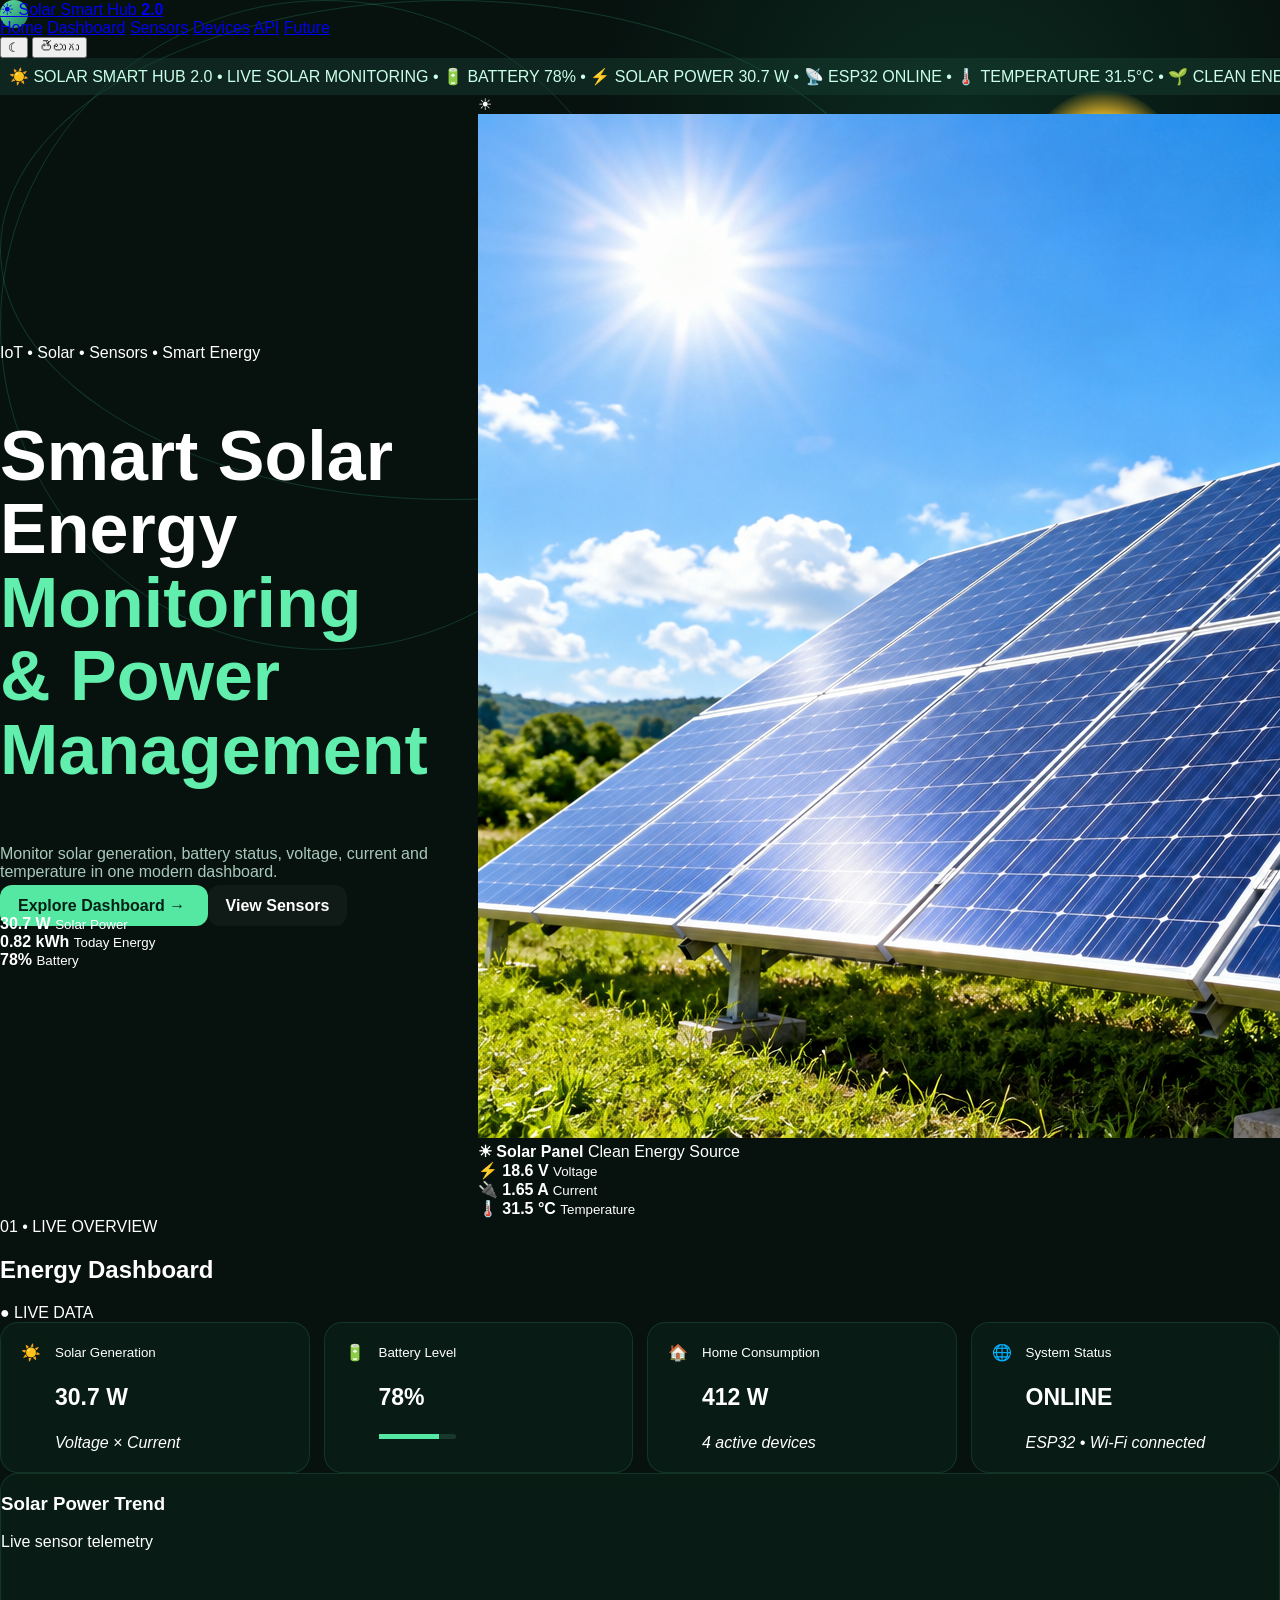
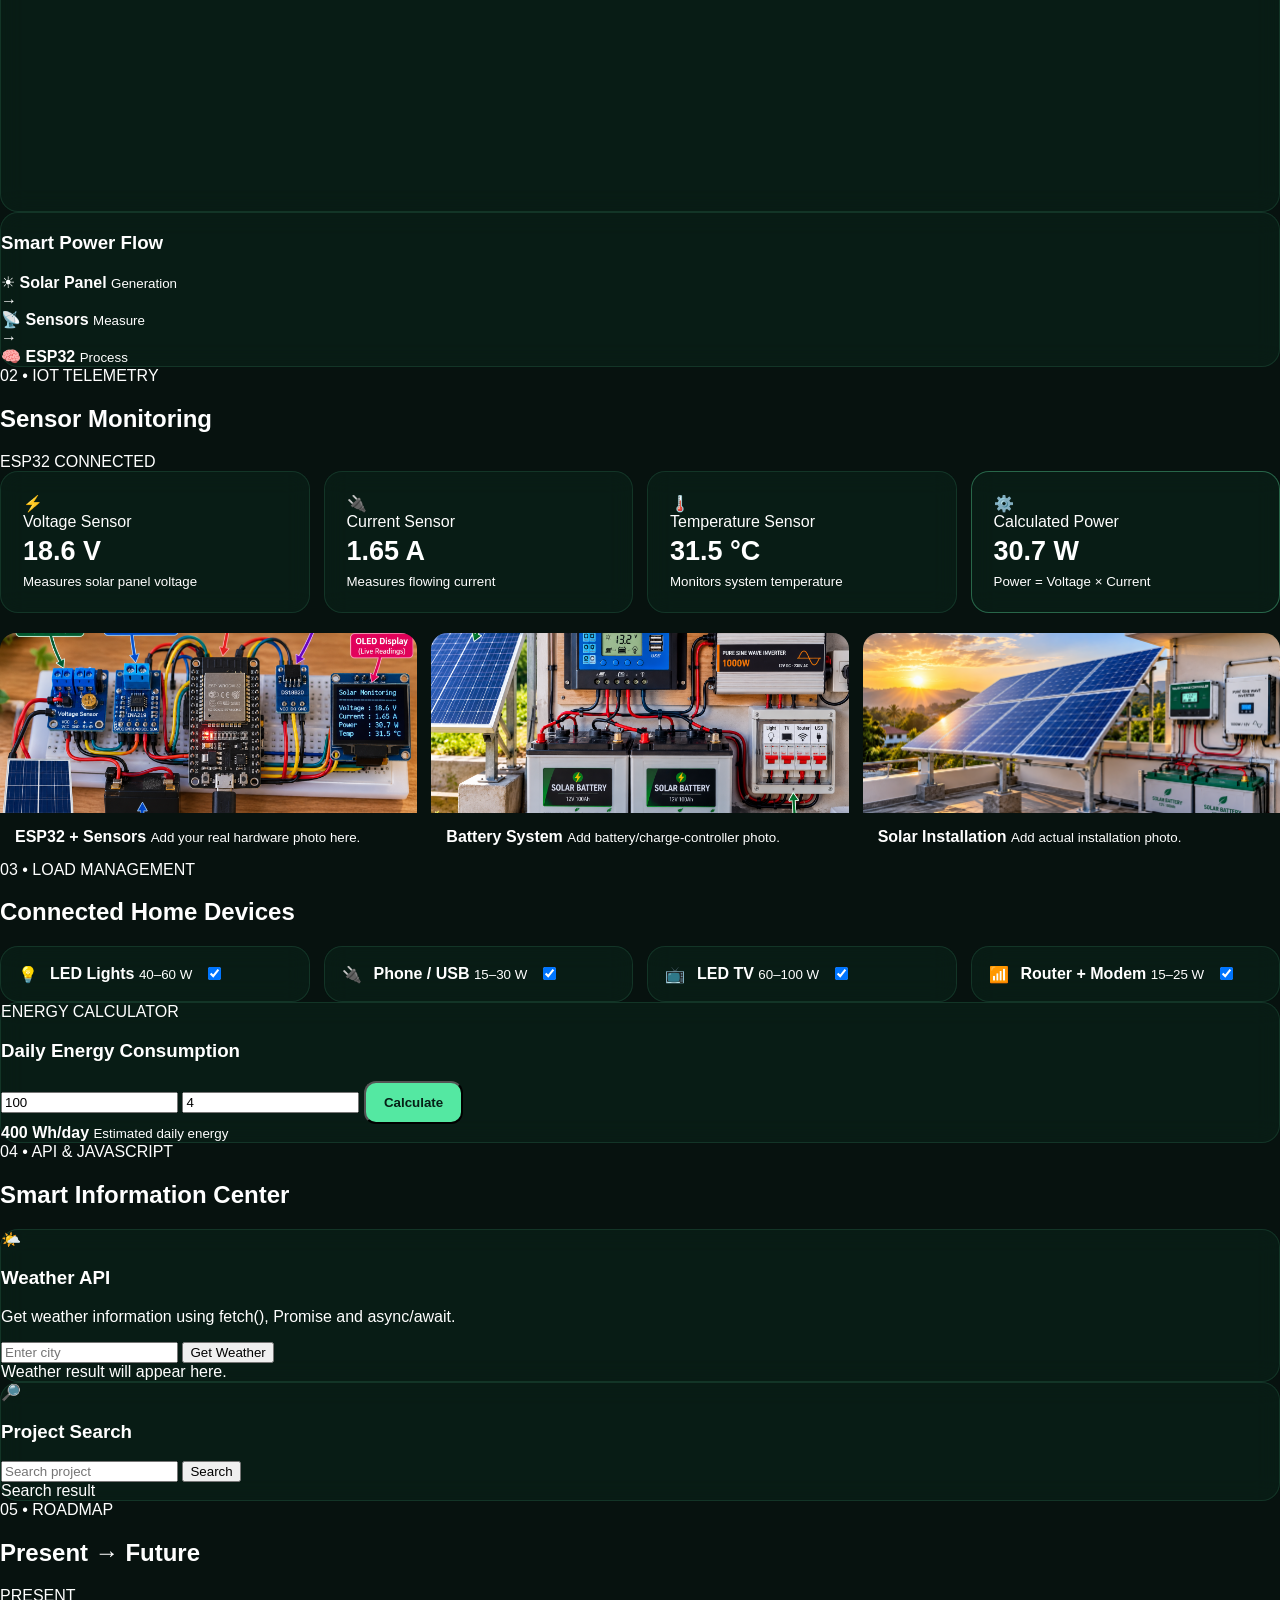
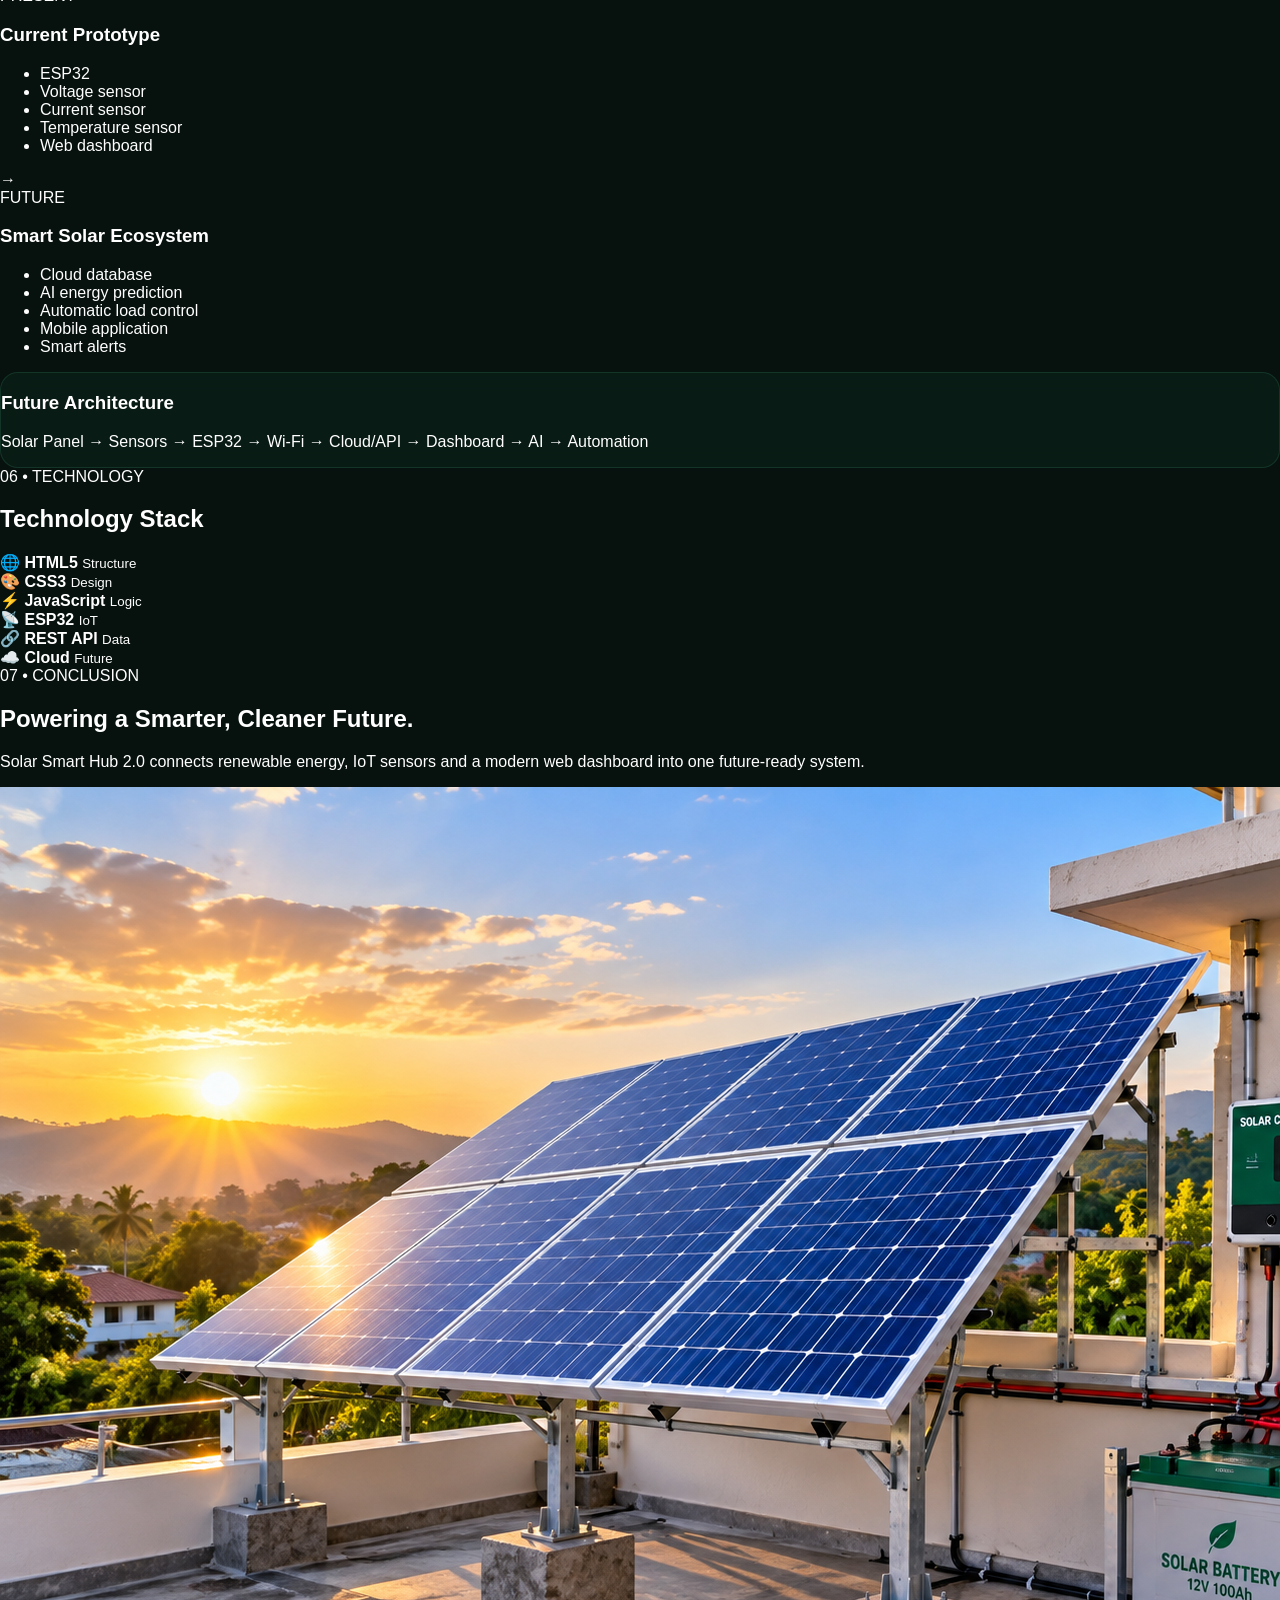
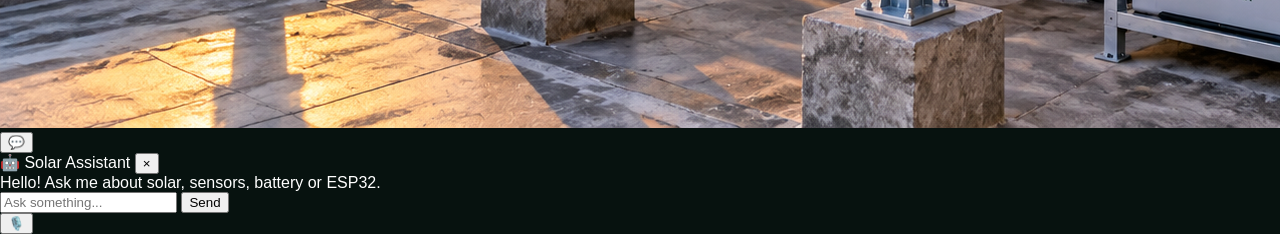
==== solar.html @ 22846548 "bujji babnu forst commit" ====
<!DOCTYPE html>
<html lang="en">

<head>
    <meta charset="UTF-8">

    <meta name="viewport"
          content="width=device-width, initial-scale=1.0">

    <title>Solar Smart Hub 2.0</title>

    <link rel="stylesheet" href="solar.css">
</head>

<body>

    <!-- ============================= -->
    <!-- BACKGROUND 3D ANIMATION -->
    <!-- ============================= -->

    <div class="bg-scene">

        <div class="sun"></div>

        <div class="orbit orbit1"></div>

        <div class="orbit orbit2"></div>

        <div class="planet"></div>

        <div class="floating-panel"></div>

    </div>


    <!-- ============================= -->
    <!-- HEADER -->
    <!-- ============================= -->

    <header class="topbar">

        <a href="#home" class="brand">

            <span class="brand-icon">☀</span>

            <span>
                Solar Smart Hub
                <b>2.0</b>
            </span>

        </a>


        <nav>

            <a href="#home">Home</a>

            <a href="#dashboard">Dashboard</a>

            <a href="#sensors">Sensors</a>

            <a href="#devices">Devices</a>

            <a href="#api">API</a>

            <a href="#future">Future</a>

        </nav>


        <div class="top-actions">

            <button id="themeBtn">
                ☾
            </button>

            <button id="langBtn">
                తెలుగు
            </button>

        </div>

    </header>



    <!-- ============================= -->
    <!-- MARQUEE -->
    <!-- ============================= -->

    <div class="marquee-wrap">

        <div class="marquee">

            ☀️ SOLAR SMART HUB 2.0

            • LIVE SOLAR MONITORING

            • 🔋 BATTERY
            <span id="mqBattery">78%</span>

            • ⚡ SOLAR POWER
            <span id="mqPower">30.7 W</span>

            • 📡 ESP32 ONLINE

            • 🌡️ TEMPERATURE
            <span id="mqTemp">31.5°C</span>

            • 🌱 CLEAN ENERGY

            • 🚀 FUTURE READY

        </div>

    </div>



    <main>


        <!-- ============================= -->
        <!-- HERO SECTION -->
        <!-- ============================= -->

        <section id="home" class="hero section">

            <div class="hero-copy">

                <div class="pill">
                    IoT • Solar • Sensors • Smart Energy
                </div>


                <h1>

                    Smart Solar Energy

                    <br>

                    <span>
                        Monitoring & Power Management
                    </span>

                </h1>


                <p class="hero-text">

                    Monitor solar generation, battery status,
                    voltage, current and temperature in one
                    modern dashboard.

                </p>


                <div class="hero-buttons">

                    <a href="#dashboard"
                       class="btn primary">

                        Explore Dashboard →

                    </a>


                    <a href="#sensors"
                       class="btn secondary">

                        View Sensors

                    </a>

                </div>


                <div class="hero-stats">

                    <div>

                        <b id="heroPower">
                            30.7 W
                        </b>

                        <small>
                            Solar Power
                        </small>

                    </div>


                    <div>

                        <b>
                            0.82 kWh
                        </b>

                        <small>
                            Today Energy
                        </small>

                    </div>


                    <div>

                        <b id="heroBattery">
                            78%
                        </b>

                        <small>
                            Battery
                        </small>

                    </div>

                </div>

            </div>
            


            <!-- HERO VISUAL -->

            <div class="hero-visual">

                <div class="solar-orb">
                    ☀
                </div>


                <div class="energy-ring r1"></div>

                <div class="energy-ring r2"></div>


                <!-- SOLAR PANEL PHOTO -->

                <div class="panel-card">

                    <img
                        src="images/solar-panel.png"
                        alt="Solar Panel"
                    >

                    <div class="panel-info">

                        <b>
                            ☀ Solar Panel
                        </b>

                        <span>
                            Clean Energy Source
                        </span>

                    </div>

                </div>


                <div class="floating-card fc1">

                    ⚡

                    <b id="floatVoltage">
                        18.6 V
                    </b>

                    <small>
                        Voltage
                    </small>

                </div>


                <div class="floating-card fc2">

                    🔌

                    <b id="floatCurrent">
                        1.65 A
                    </b>

                    <small>
                        Current
                    </small>

                </div>


                <div class="floating-card fc3">

                    🌡️

                    <b id="floatTemp">
                        31.5 °C
                    </b>

                    <small>
                        Temperature
                    </small>

                </div>

            </div>

        </section>



        <!-- ============================= -->
        <!-- DASHBOARD -->
        <!-- ============================= -->

        <section id="dashboard" class="section">

            <div class="section-head">

                <div>

                    <span class="eyebrow">
                        01 • LIVE OVERVIEW
                    </span>

                    <h2>
                        Energy Dashboard
                    </h2>

                </div>

                <div class="live-dot">
                    ● LIVE DATA
                </div>

            </div>


            <div class="metric-grid">


                <article class="metric">

                    <span class="metric-icon">
                        ☀️
                    </span>

                    <div>

                        <small>
                            Solar Generation
                        </small>

                        <h3 id="powerValue">
                            30.7 W
                        </h3>

                        <em>
                            Voltage × Current
                        </em>

                    </div>

                </article>



                <article class="metric">

                    <span class="metric-icon">
                        🔋
                    </span>

                    <div>

                        <small>
                            Battery Level
                        </small>

                        <h3 id="batteryValue">
                            78%
                        </h3>

                        <div class="progress">

                            <i id="batteryBar"
                               style="width:78%">
                            </i>

                        </div>

                    </div>

                </article>



                <article class="metric">

                    <span class="metric-icon">
                        🏠
                    </span>

                    <div>

                        <small>
                            Home Consumption
                        </small>

                        <h3 id="loadValue">
                            412 W
                        </h3>

                        <em>
                            4 active devices
                        </em>

                    </div>

                </article>



                <article class="metric">

                    <span class="metric-icon">
                        🌐
                    </span>

                    <div>

                        <small>
                            System Status
                        </small>

                        <h3 class="green">
                            ONLINE
                        </h3>

                        <em>
                            ESP32 • Wi-Fi connected
                        </em>

                    </div>

                </article>

            </div>


            <!-- CHART -->

            <div class="dashboard-grid">

                <article class="card chart-card">

                    <div class="card-head">

                        <div>

                            <h3>
                                Solar Power Trend
                            </h3>

                            <p>
                                Live sensor telemetry
                            </p>

                        </div>

                    </div>


                    <canvas
                        id="powerChart"
                        height="240">
                    </canvas>

                </article>



                <!-- POWER FLOW -->

                <article class="card">

                    <h3>
                        Smart Power Flow
                    </h3>

                    <div class="flow">

                        <div class="flow-node">

                            ☀

                            <b>
                                Solar Panel
                            </b>

                            <small>
                                Generation
                            </small>

                        </div>


                        →



                        <div class="flow-node">

                            📡

                            <b>
                                Sensors
                            </b>

                            <small>
                                Measure
                            </small>

                        </div>


                        →


                        <div class="flow-node">

                            🧠

                            <b>
                                ESP32
                            </b>

                            <small>
                                Process
                            </small>

                        </div>

                    </div>

                </article>

            </div>

        </section>



        <!-- ============================= -->
        <!-- SENSOR SECTION -->
        <!-- ============================= -->

        <section id="sensors" class="section">

            <div class="section-head">

                <div>

                    <span class="eyebrow">
                        02 • IOT TELEMETRY
                    </span>

                    <h2>
                        Sensor Monitoring
                    </h2>

                </div>

                <span class="hardware-badge">
                    ESP32 CONNECTED
                </span>

            </div>


            <div class="sensor-grid">


                <article class="sensor-card">

                    <div class="sensor-icon">
                        ⚡
                    </div>

                    <span>
                        Voltage Sensor
                    </span>

                    <strong id="voltage">
                        18.6 V
                    </strong>

                    <small>
                        Measures solar panel voltage
                    </small>

                </article>



                <article class="sensor-card">

                    <div class="sensor-icon">
                        🔌
                    </div>

                    <span>
                        Current Sensor
                    </span>

                    <strong id="current">
                        1.65 A
                    </strong>

                    <small>
                        Measures flowing current
                    </small>

                </article>



                <article class="sensor-card">

                    <div class="sensor-icon">
                        🌡️
                    </div>

                    <span>
                        Temperature Sensor
                    </span>

                    <strong id="temperature">
                        31.5 °C
                    </strong>

                    <small>
                        Monitors system temperature
                    </small>

                </article>



                <article class="sensor-card highlight">

                    <div class="sensor-icon">
                        ⚙️
                    </div>

                    <span>
                        Calculated Power
                    </span>

                    <strong id="sensorPower">
                        30.7 W
                    </strong>

                    <small>
                        Power = Voltage × Current
                    </small>

                </article>

            </div>



            <!-- SENSOR PHOTOS -->

            <div class="photo-row">


                <div class="photo-card">

                    <img
                        src="images/esp32-sensors.png"
                        alt="ESP32 Sensors"
                    >

                    <div>

                        <b>
                            ESP32 + Sensors
                        </b>

                        <small>
                            Add your real hardware photo here.
                        </small>

                    </div>

                </div>



                <div class="photo-card">

                    <img
                        src="images/battery-system.png"
                        alt="Battery System"
                    >

                    <div>

                        <b>
                            Battery System
                        </b>

                        <small>
                            Add battery/charge-controller photo.
                        </small>

                    </div>

                </div>



                <div class="photo-card">

                    <img
                        src="images/solar-installation.png"
                        alt="Solar Installation"
                    >

                    <div>

                        <b>
                            Solar Installation
                        </b>

                        <small>
                            Add actual installation photo.
                        </small>

                    </div>

                </div>

            </div>

        </section>



        <!-- ============================= -->
        <!-- DEVICES -->
        <!-- ============================= -->

        <section id="devices" class="section">

            <span class="eyebrow">
                03 • LOAD MANAGEMENT
            </span>

            <h2>
                Connected Home Devices
            </h2>


            <div class="device-grid">


                <article class="device">

                    <span>💡</span>

                    <div>

                        <b>
                            LED Lights
                        </b>

                        <small>
                            40–60 W
                        </small>

                    </div>

                    <label class="switch">

                        <input type="checkbox"
                               checked>

                        <i></i>

                    </label>

                </article>



                <article class="device">

                    <span>🔌</span>

                    <div>

                        <b>
                            Phone / USB
                        </b>

                        <small>
                            15–30 W
                        </small>

                    </div>

                    <label class="switch">

                        <input type="checkbox"
                               checked>

                        <i></i>

                    </label>

                </article>



                <article class="device">

                    <span>📺</span>

                    <div>

                        <b>
                            LED TV
                        </b>

                        <small>
                            60–100 W
                        </small>

                    </div>

                    <label class="switch">

                        <input type="checkbox"
                               checked>

                        <i></i>

                    </label>

                </article>



                <article class="device">

                    <span>📶</span>

                    <div>

                        <b>
                            Router + Modem
                        </b>

                        <small>
                            15–25 W
                        </small>

                    </div>

                    <label class="switch">

                        <input type="checkbox"
                               checked>

                        <i></i>

                    </label>

                </article>

            </div>



            <!-- CALCULATOR -->

            <div class="calculator card">

                <div>

                    <span class="eyebrow">
                        ENERGY CALCULATOR
                    </span>

                    <h3>
                        Daily Energy Consumption
                    </h3>

                </div>


                <div class="calc-inputs">

                    <input
                        id="watts"
                        type="number"
                        value="100"
                        placeholder="Watts">

                    <input
                        id="hours"
                        type="number"
                        value="4"
                        placeholder="Hours">

                    <button
                        class="btn primary"
                        id="calcBtn">

                        Calculate

                    </button>

                </div>


                <div class="calc-result">

                    <b id="calcResult">
                        400 Wh/day
                    </b>

                    <small>
                        Estimated daily energy
                    </small>

                </div>

            </div>

        </section>



        <!-- ============================= -->
        <!-- API SECTION -->
        <!-- ============================= -->

        <section id="api" class="section">

            <span class="eyebrow">
                04 • API & JAVASCRIPT
            </span>

            <h2>
                Smart Information Center
            </h2>


            <div class="api-grid">


                <article class="card api-card">

                    <span class="api-icon">
                        🌤️
                    </span>

                    <h3>
                        Weather API
                    </h3>

                    <p>
                        Get weather information using
                        fetch(), Promise and async/await.
                    </p>


                    <div class="search-line">

                        <input
                            id="cityInput"
                            placeholder="Enter city">

                        <button id="weatherBtn">
                            Get Weather
                        </button>

                    </div>


                    <div
                        id="weatherResult"
                        class="result-box">

                        Weather result will appear here.

                    </div>

                </article>



                <article class="card api-card">

                    <span class="api-icon">
                        🔎
                    </span>

                    <h3>
                        Project Search
                    </h3>

                    <div class="search-line">

                        <input
                            id="siteSearch"
                            placeholder="Search project">

                        <button id="searchBtn">
                            Search
                        </button>

                    </div>

                    <div
                        id="searchResult"
                        class="result-box">

                        Search result

                    </div>

                </article>

            </div>

        </section>



        <!-- ============================= -->
        <!-- PRESENT FUTURE -->
        <!-- ============================= -->

        <section id="future" class="section">

            <span class="eyebrow">
                05 • ROADMAP
            </span>

            <h2>
                Present → Future
            </h2>


            <div class="roadmap">


                <article class="road">

                    <span>
                        PRESENT
                    </span>

                    <h3>
                        Current Prototype
                    </h3>

                    <ul>

                        <li>
                            ESP32
                        </li>

                        <li>
                            Voltage sensor
                        </li>

                        <li>
                            Current sensor
                        </li>

                        <li>
                            Temperature sensor
                        </li>

                        <li>
                            Web dashboard
                        </li>

                    </ul>

                </article>


                <div class="road-arrow">
                    →
                </div>


                <article class="road future">

                    <span>
                        FUTURE
                    </span>

                    <h3>
                        Smart Solar Ecosystem
                    </h3>

                    <ul>

                        <li>
                            Cloud database
                        </li>

                        <li>
                            AI energy prediction
                        </li>

                        <li>
                            Automatic load control
                        </li>

                        <li>
                            Mobile application
                        </li>

                        <li>
                            Smart alerts
                        </li>

                    </ul>

                </article>

            </div>


            <div class="architecture card">

                <h3>
                    Future Architecture
                </h3>

                <p>

                    Solar Panel →

                    Sensors →

                    ESP32 →

                    Wi-Fi →

                    Cloud/API →

                    Dashboard →

                    AI →

                    Automation

                </p>

            </div>

        </section>



        <!-- ============================= -->
        <!-- TECHNOLOGY -->
        <!-- ============================= -->

        <section class="section">

            <span class="eyebrow">
                06 • TECHNOLOGY
            </span>

            <h2>
                Technology Stack
            </h2>


            <div class="tech-grid">

                <div>
                    🌐
                    <b>HTML5</b>
                    <small>Structure</small>
                </div>

                <div>
                    🎨
                    <b>CSS3</b>
                    <small>Design</small>
                </div>

                <div>
                    ⚡
                    <b>JavaScript</b>
                    <small>Logic</small>
                </div>

                <div>
                    📡
                    <b>ESP32</b>
                    <small>IoT</small>
                </div>

                <div>
                    🔗
                    <b>REST API</b>
                    <small>Data</small>
                </div>

                <div>
                    ☁️
                    <b>Cloud</b>
                    <small>Future</small>
                </div>

            </div>

        </section>



        <!-- ============================= -->
        <!-- CONCLUSION -->
        <!-- ============================= -->

        <section class="section">

            <div class="conclusion-box">

                <span class="eyebrow">
                    07 • CONCLUSION
                </span>

                <h2>
                    Powering a Smarter,
                    Cleaner Future.
                </h2>

                <p>

                    Solar Smart Hub 2.0 connects
                    renewable energy, IoT sensors
                    and a modern web dashboard
                    into one future-ready system.

                </p>


                <img
                    src="images/solar-installation.png"
                    alt="Solar Installation">

            </div>

        </section>

    </main>



    <!-- ============================= -->
    <!-- CHATBOT -->
    <!-- ============================= -->

    <button
        class="chat-toggle"
        id="chatToggle">

        💬

    </button>


    <div
        class="chat-box"
        id="chatBox">

        <div class="chat-head">

            🤖 Solar Assistant

            <button id="chatClose">
                ×
            </button>

        </div>


        <div
            class="chat-messages"
            id="chatMessages">

            <div class="bot">

                Hello!
                Ask me about solar,
                sensors, battery or ESP32.

            </div>

        </div>


        <div class="chat-input">

            <input
                id="chatInput"
                placeholder="Ask something...">

            <button id="chatSend">
                Send
            </button>

        </div>

    </div>



    <!-- VOICE -->

    <button
        class="voice-btn"
        id="voiceBtn">

        🎙️

    </button>


    <div
        class="toast"
        id="toast">
    </div>


    <script src="script.js"></script>

</body>

</html>
---- solar.css ----
/* =========================
   BASIC RESET
========================= */

* {
    box-sizing: border-box;
}

html {
    scroll-behavior: smooth;
}

body {
    margin: 0;
    font-family: Arial, sans-serif;
    background: #07120f;
    color: white;
}


/* =========================
   3D BACKGROUND
========================= */

.bg-scene {

    position: fixed;

    inset: 0;

    pointer-events: none;

    z-index: -2;

    background:
        radial-gradient(
            circle at 75% 15%,
            rgba(36,190,128,.14),
            transparent 30%
        ),
        #07120f;
}


/* SUN */

.sun {

    position: absolute;

    width: 150px;

    height: 150px;

    border-radius: 50%;

    right: 8%;

    top: 10%;

    background:
        radial-gradient(
            circle,
            #fff4a8 0 20%,
            #ffc72c 42%,
            transparent 72%
        );

    animation: pulse 4s infinite;

}


/* ORBIT */

.orbit {

    position: absolute;

    border:
        1px solid
        rgba(74,255,181,.16);

    border-radius: 50%;

}


.orbit1 {

    width: 650px;

    height: 650px;

}


.orbit2 {

    width: 900px;

    height: 500px;

}


/* PLANET */

.planet {

    position: absolute;

    width: 28px;

    height: 28px;

    border-radius: 50%;

    background:
        linear-gradient(
            135deg,
            #65e6a8,
            #1d8060
        );

    animation:
        orbit 12s linear infinite;

}


/* =========================
   MARQUEE
========================= */

.marquee-wrap {

    overflow: hidden;

    white-space: nowrap;

    background:
        rgba(26,65,51,.45);

}


.marquee {

    display: inline-block;

    padding: 9px;

    animation:
        marquee 27s linear infinite;

    color: #caffea;

}


@keyframes marquee {

    from {
        transform: translateX(100%);
    }

    to {
        transform: translateX(-100%);
    }

}


/* =========================
   HERO
========================= */

.hero {

    min-height: 720px;

    display: grid;

    grid-template-columns:
        1fr 1fr;

    align-items: center;

    gap: 50px;

}


.hero h1 {

    font-size: 70px;

    line-height: 1.05;

}


.hero h1 span {

    color: #62efad;

}


.hero-text {

    color: #a9c8ba;

    font-size: 16px;

}


.btn {

    padding: 12px 18px;

    border-radius: 12px;

    text-decoration: none;

    font-weight: bold;

}


.primary {

    background: #54e8a2;

    color: #062016;

}


.secondary {

    color: white;

    background: rgba(255,255,255,.04);

}


/* =========================
   CARDS
========================= */

.card,
.metric,
.sensor-card,
.device {

    background:
        rgba(10,32,24,.72);

    border:
        1px solid
        rgba(98,239,173,.12);

    border-radius: 18px;

    backdrop-filter: blur(12px);

}


/* =========================
   DASHBOARD
========================= */

.metric-grid {

    display: grid;

    grid-template-columns:
        repeat(4,1fr);

    gap: 14px;

}


.metric {

    padding: 20px;

    display: flex;

    gap: 14px;

}


.metric h3 {

    font-size: 23px;

}


.progress {

    height: 5px;

    background: #19382c;

    border-radius: 5px;

}


.progress i {

    display: block;

    height: 100%;

    background: #54e8a2;

}


/* =========================
   SENSOR CARDS
========================= */

.sensor-grid {

    display: grid;

    grid-template-columns:
        repeat(4,1fr);

    gap: 14px;

}


.sensor-card {

    padding: 22px;

}


.sensor-card strong {

    display: block;

    font-size: 27px;

    margin: 5px 0;

}


.sensor-card.highlight {

    border-color:
        rgba(98,239,173,.35);

}


/* =========================
   PHOTOS
========================= */

.photo-row {

    display: grid;

    grid-template-columns:
        repeat(3,1fr);

    gap: 14px;

    margin-top: 20px;

}


.photo-card {

    overflow: hidden;

    border-radius: 16px;

}


.photo-card img {

    width: 100%;

    height: 180px;

    object-fit: cover;

    display: block;

}


.photo-card div {

    padding: 15px;

}


/* =========================
   DEVICES
========================= */

.device-grid {

    display: grid;

    grid-template-columns:
        repeat(4,1fr);

    gap: 14px;

}


.device {

    padding: 17px;

    display: flex;

    align-items: center;

    gap: 12px;

}


/* =========================
   RESPONSIVE
========================= */

@media(max-width:900px) {

    .hero {

        grid-template-columns: 1fr;

    }

    .metric-grid,
    .sensor-grid,
    .device-grid {

        grid-template-columns:
            1fr 1fr;

    }

}


@media(max-width:560px) {

    .metric-grid,
    .sensor-grid,
    .device-grid,
    .photo-row {

        grid-template-columns: 1fr;

    }

    .hero h1 {

        font-size: 42px;

    }

}
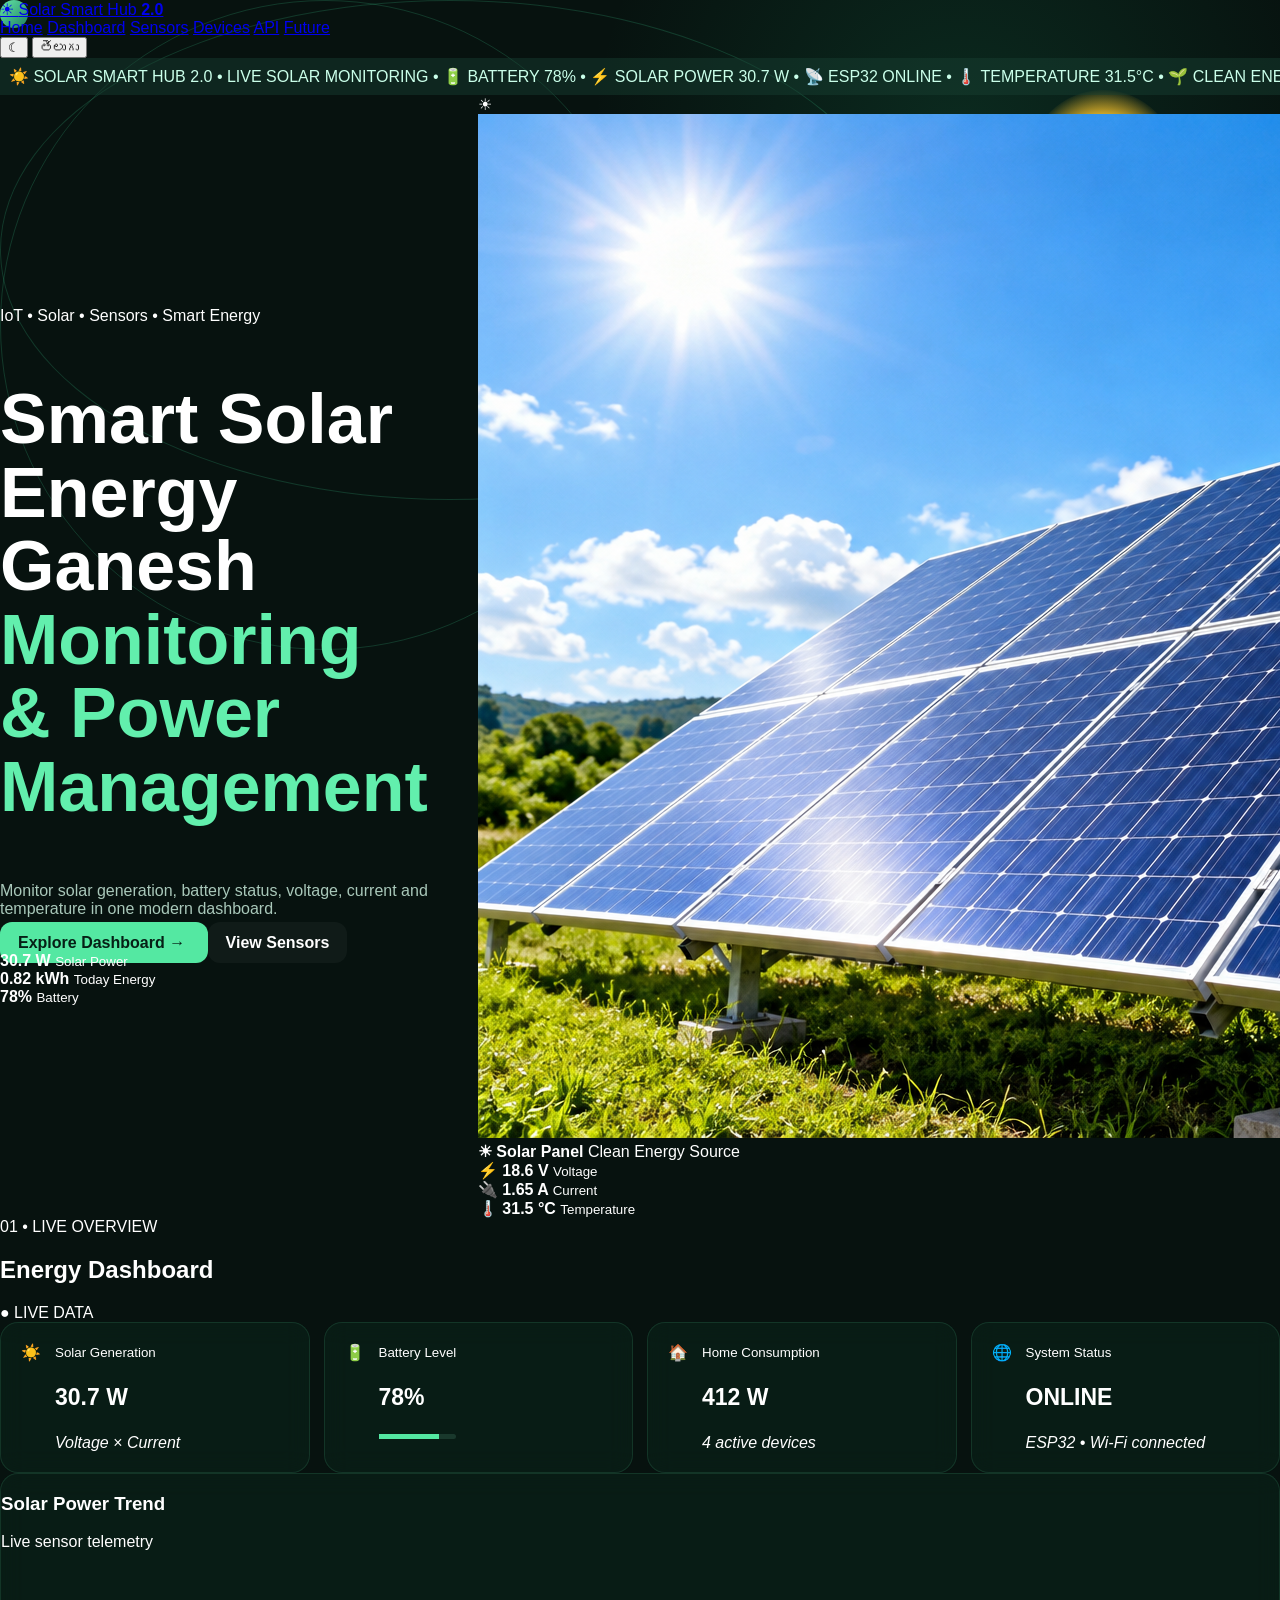
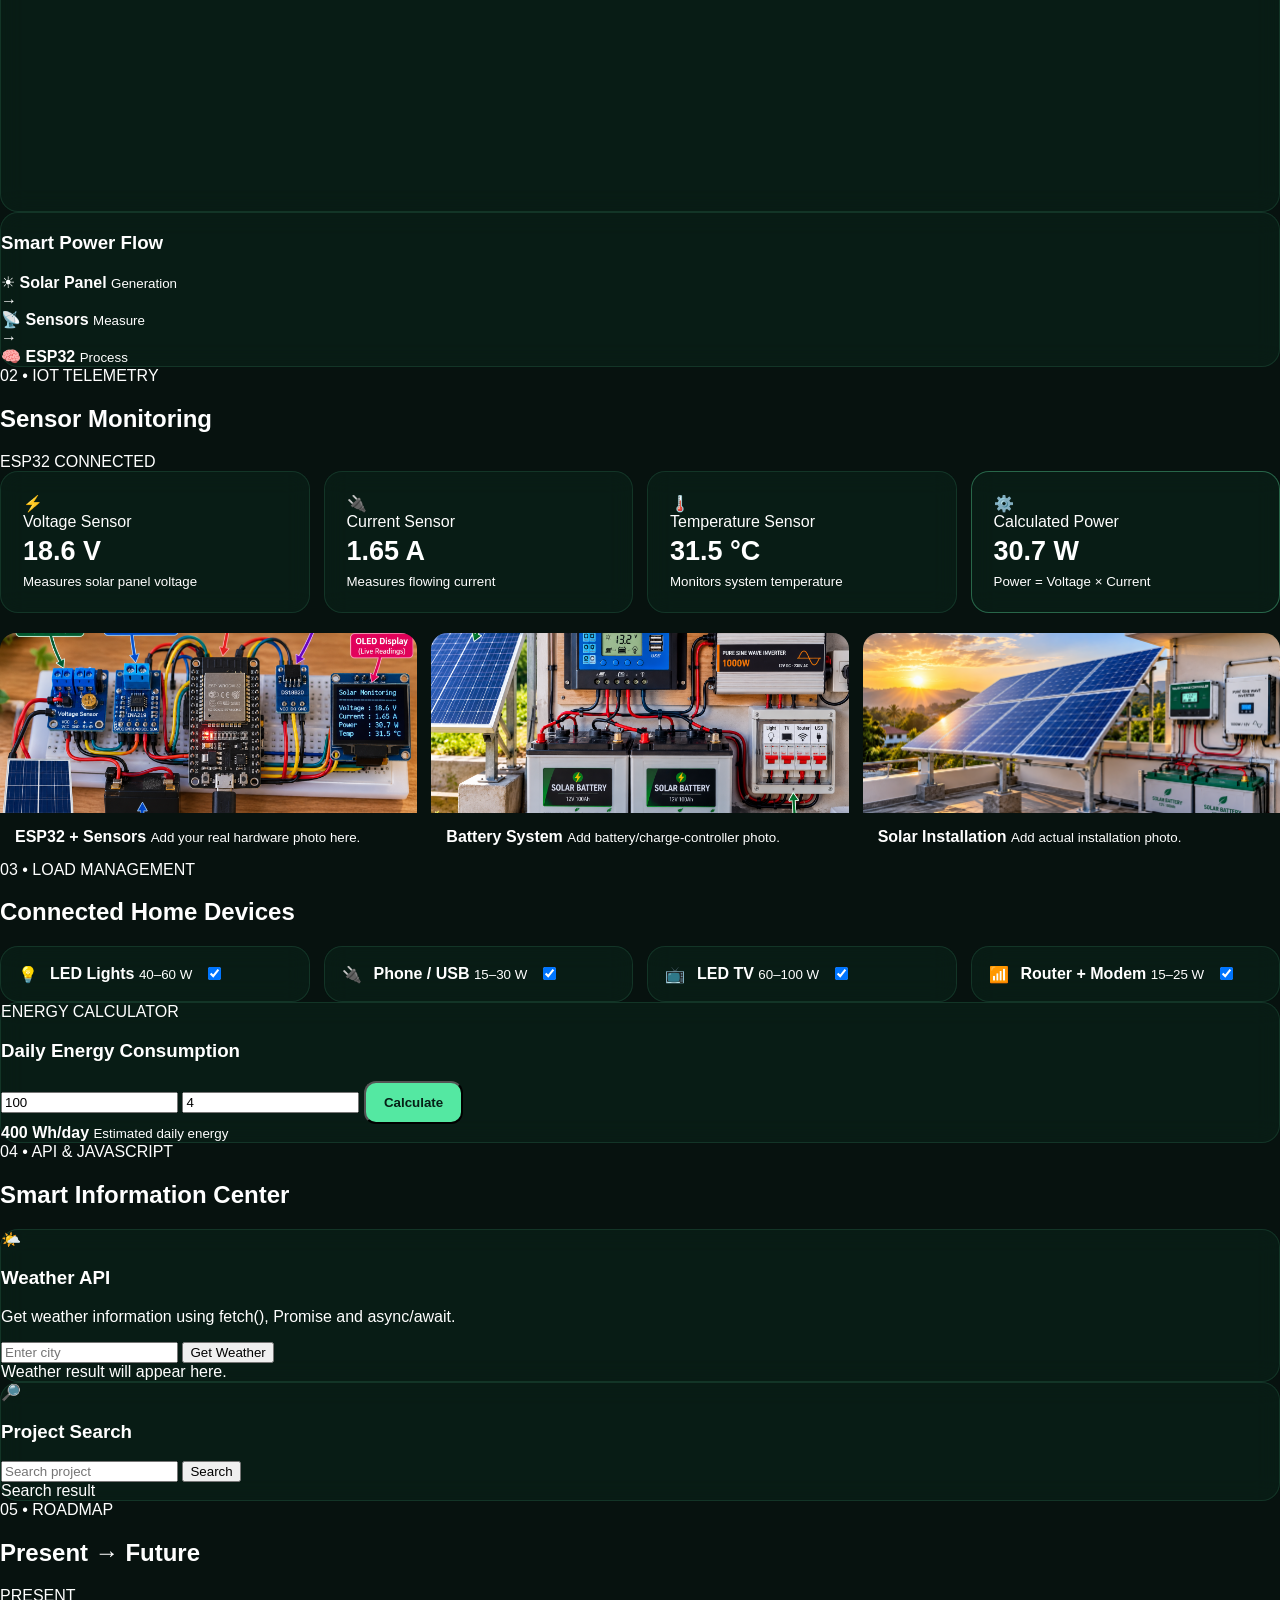
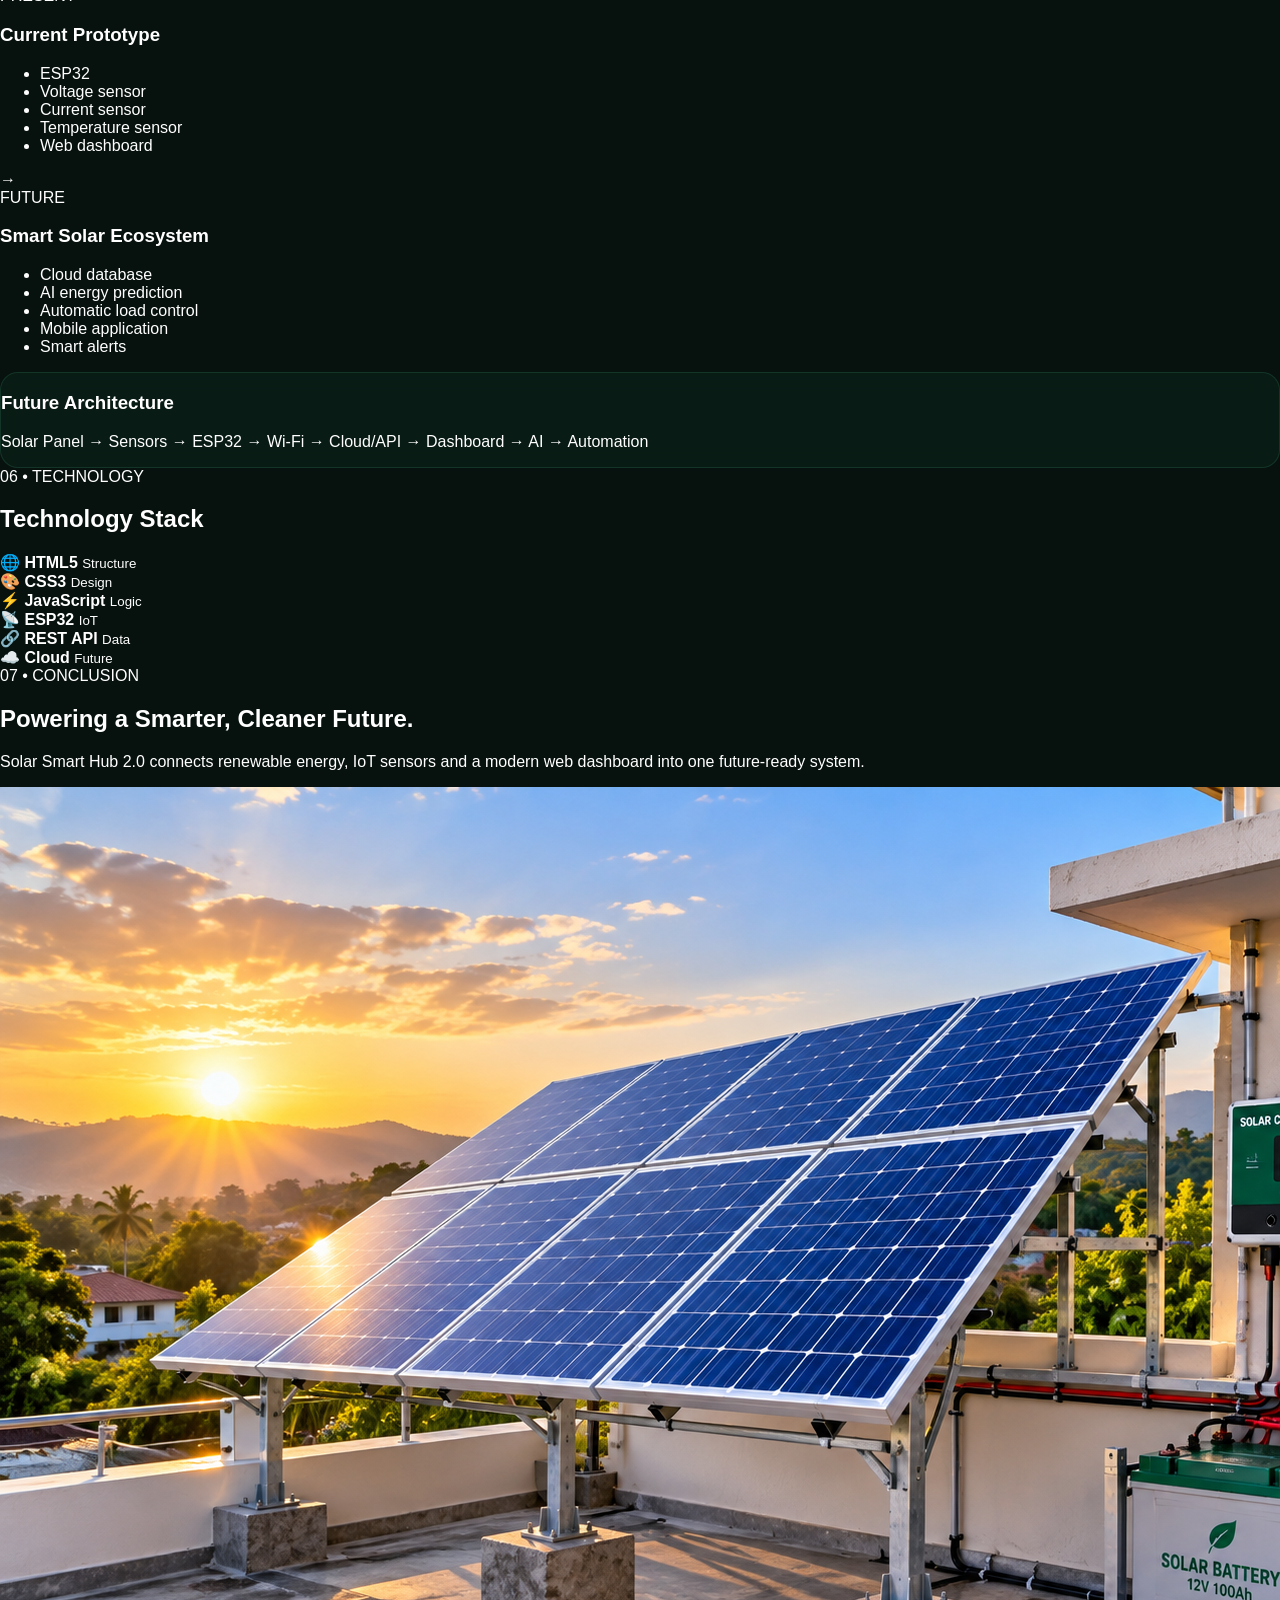
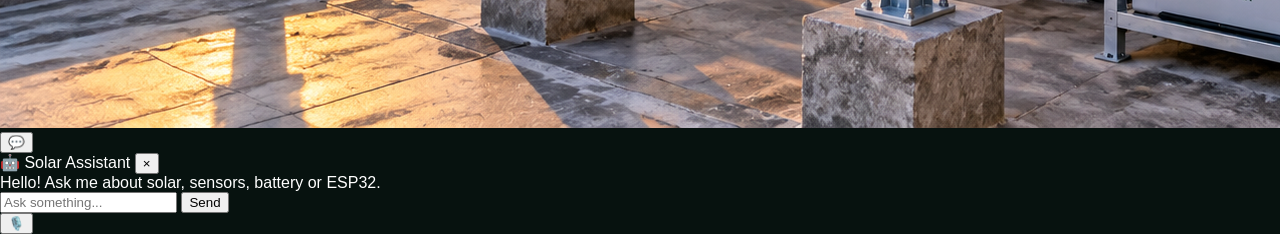
==== commit 9661d8d0: "seccond commit" ====
--- a/solar.html
+++ b/solar.html
@@ -135,7 +135,7 @@
 
                 <h1>
 
-                    Smart Solar Energy
+                    Smart Solar Energy  Ganesh
 
                     <br>
 
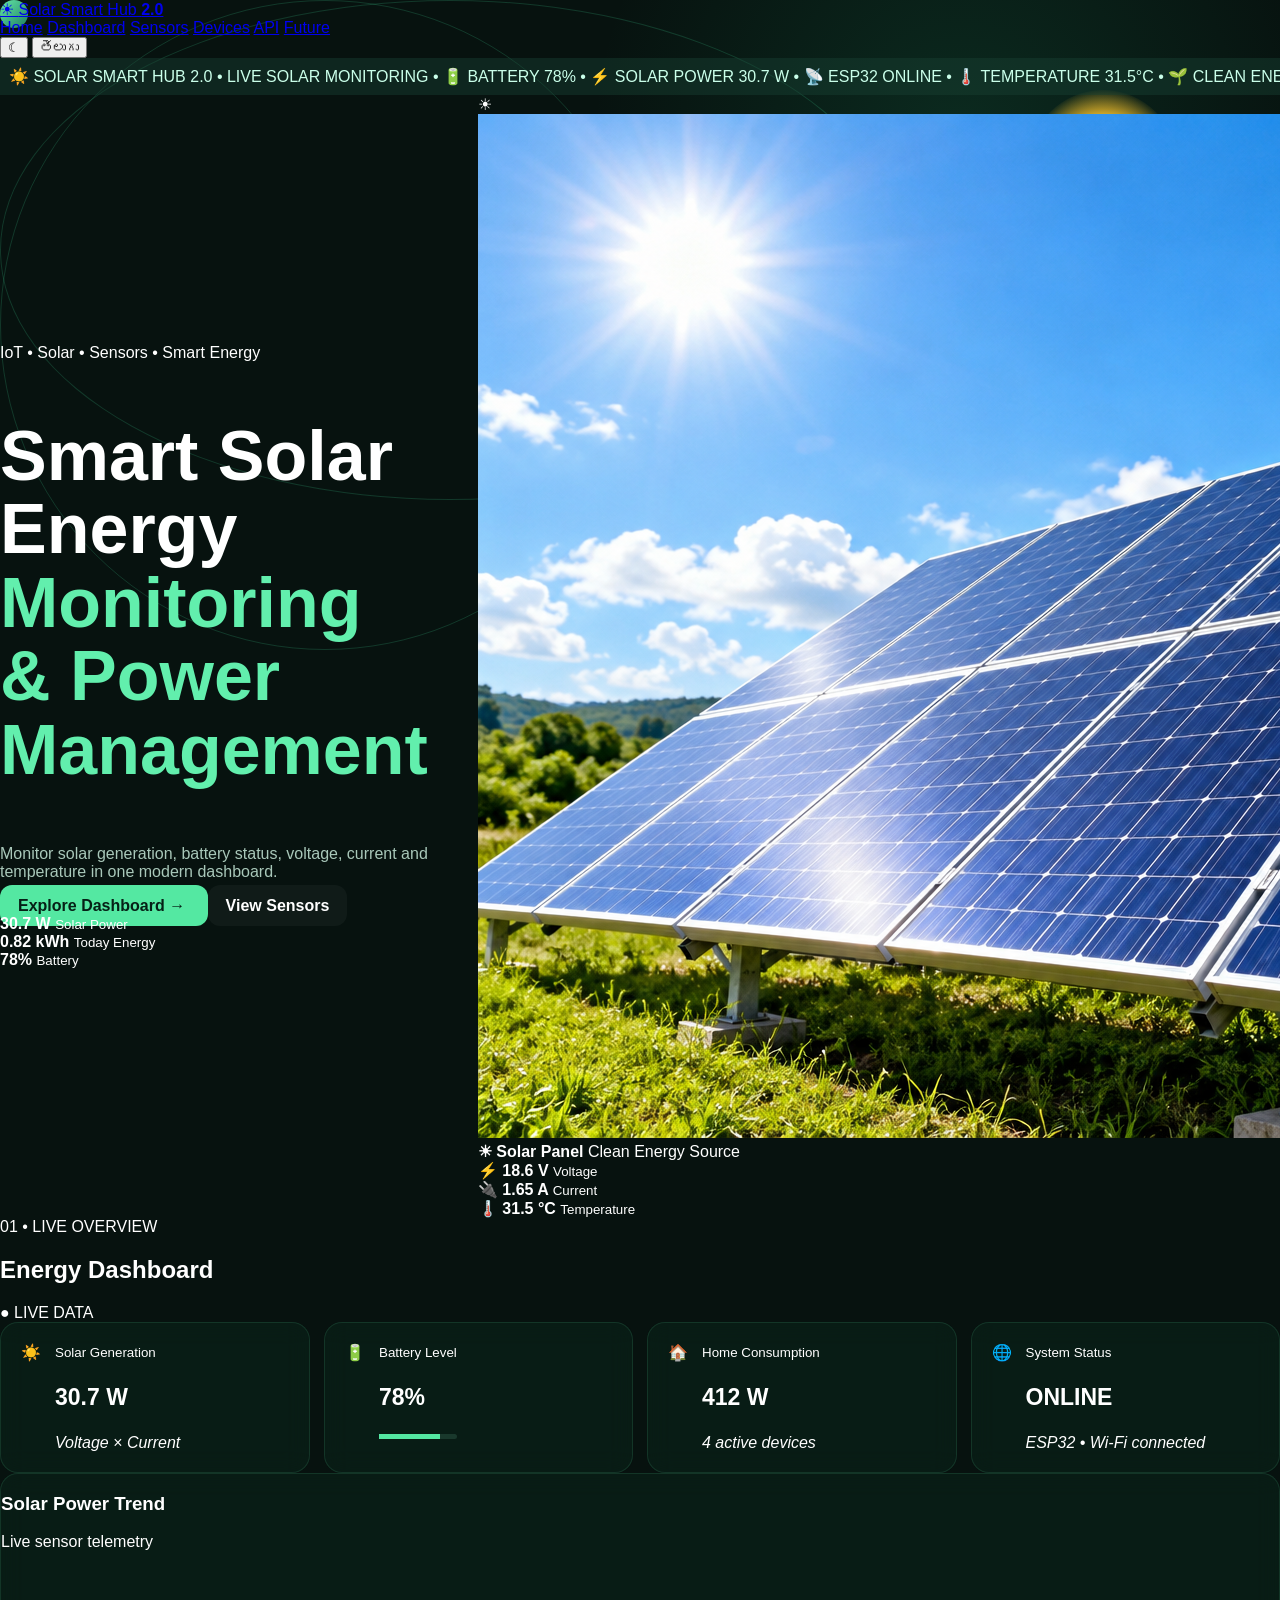
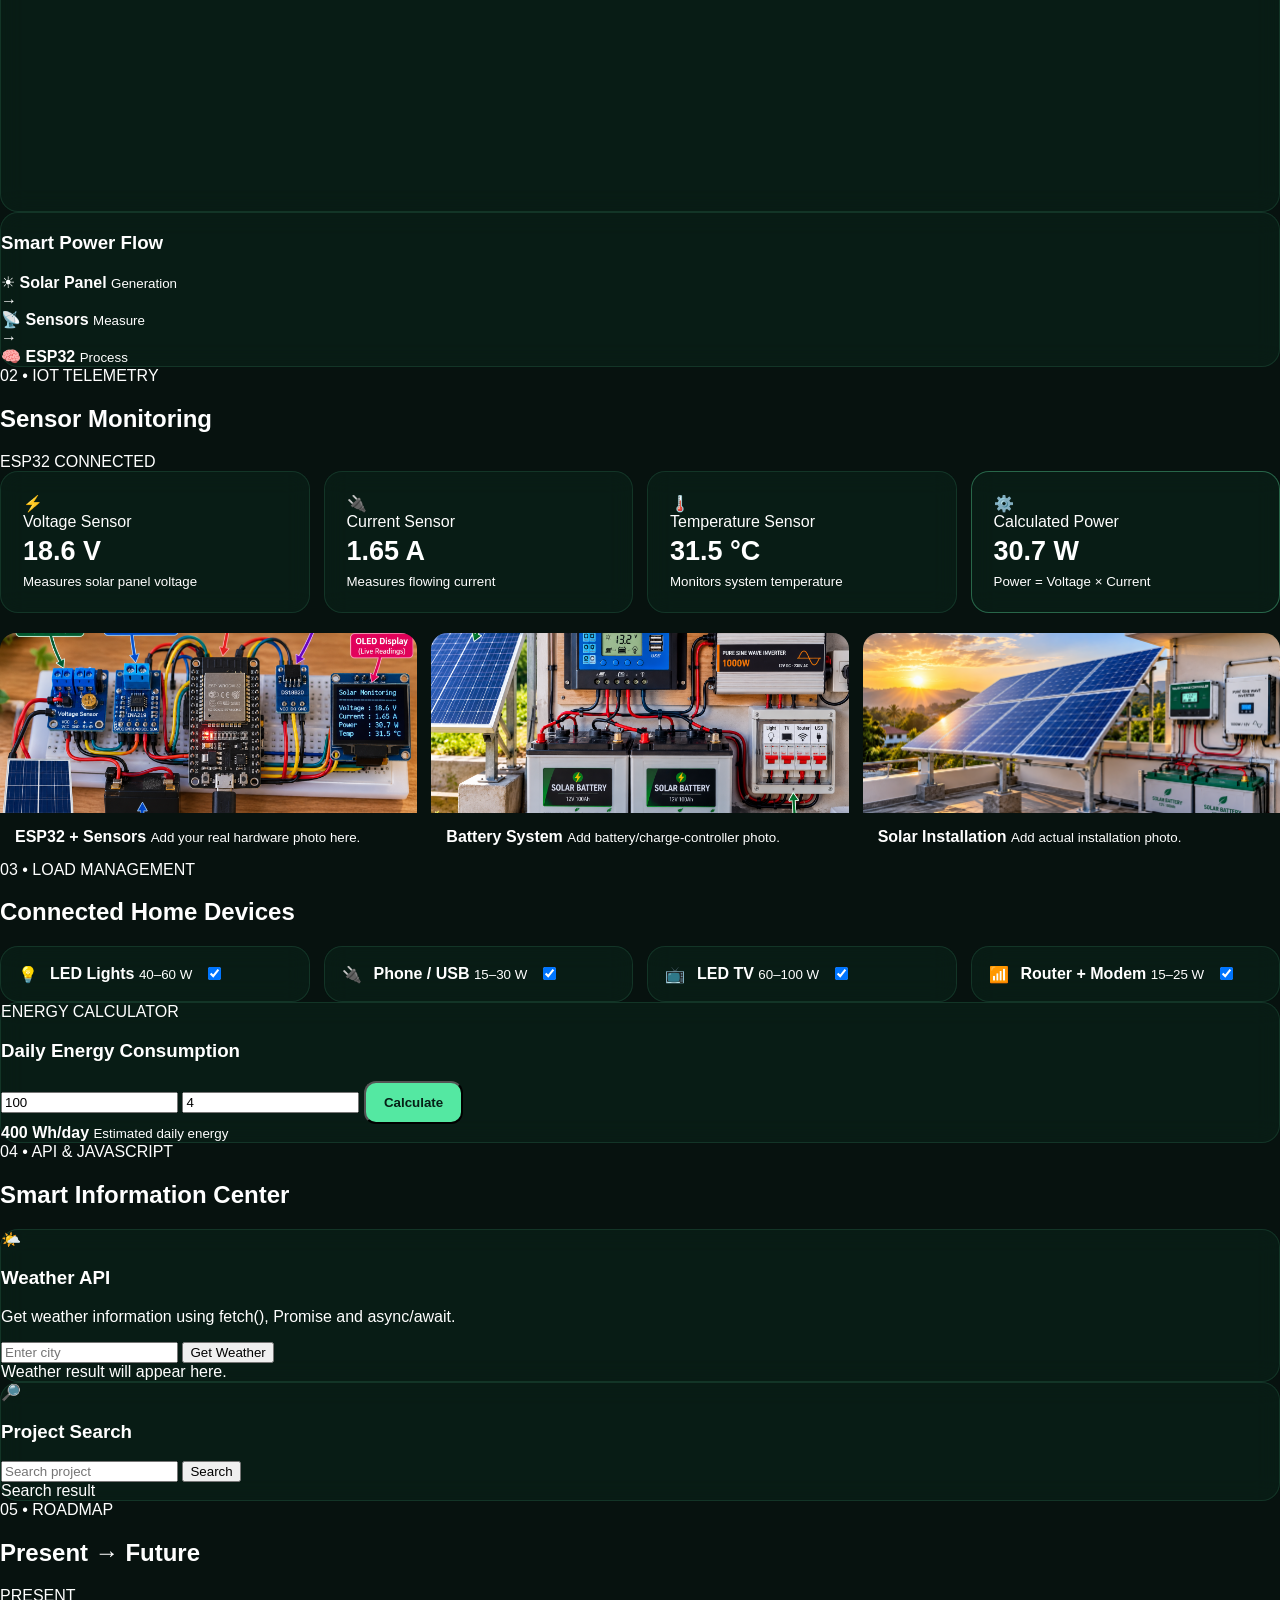
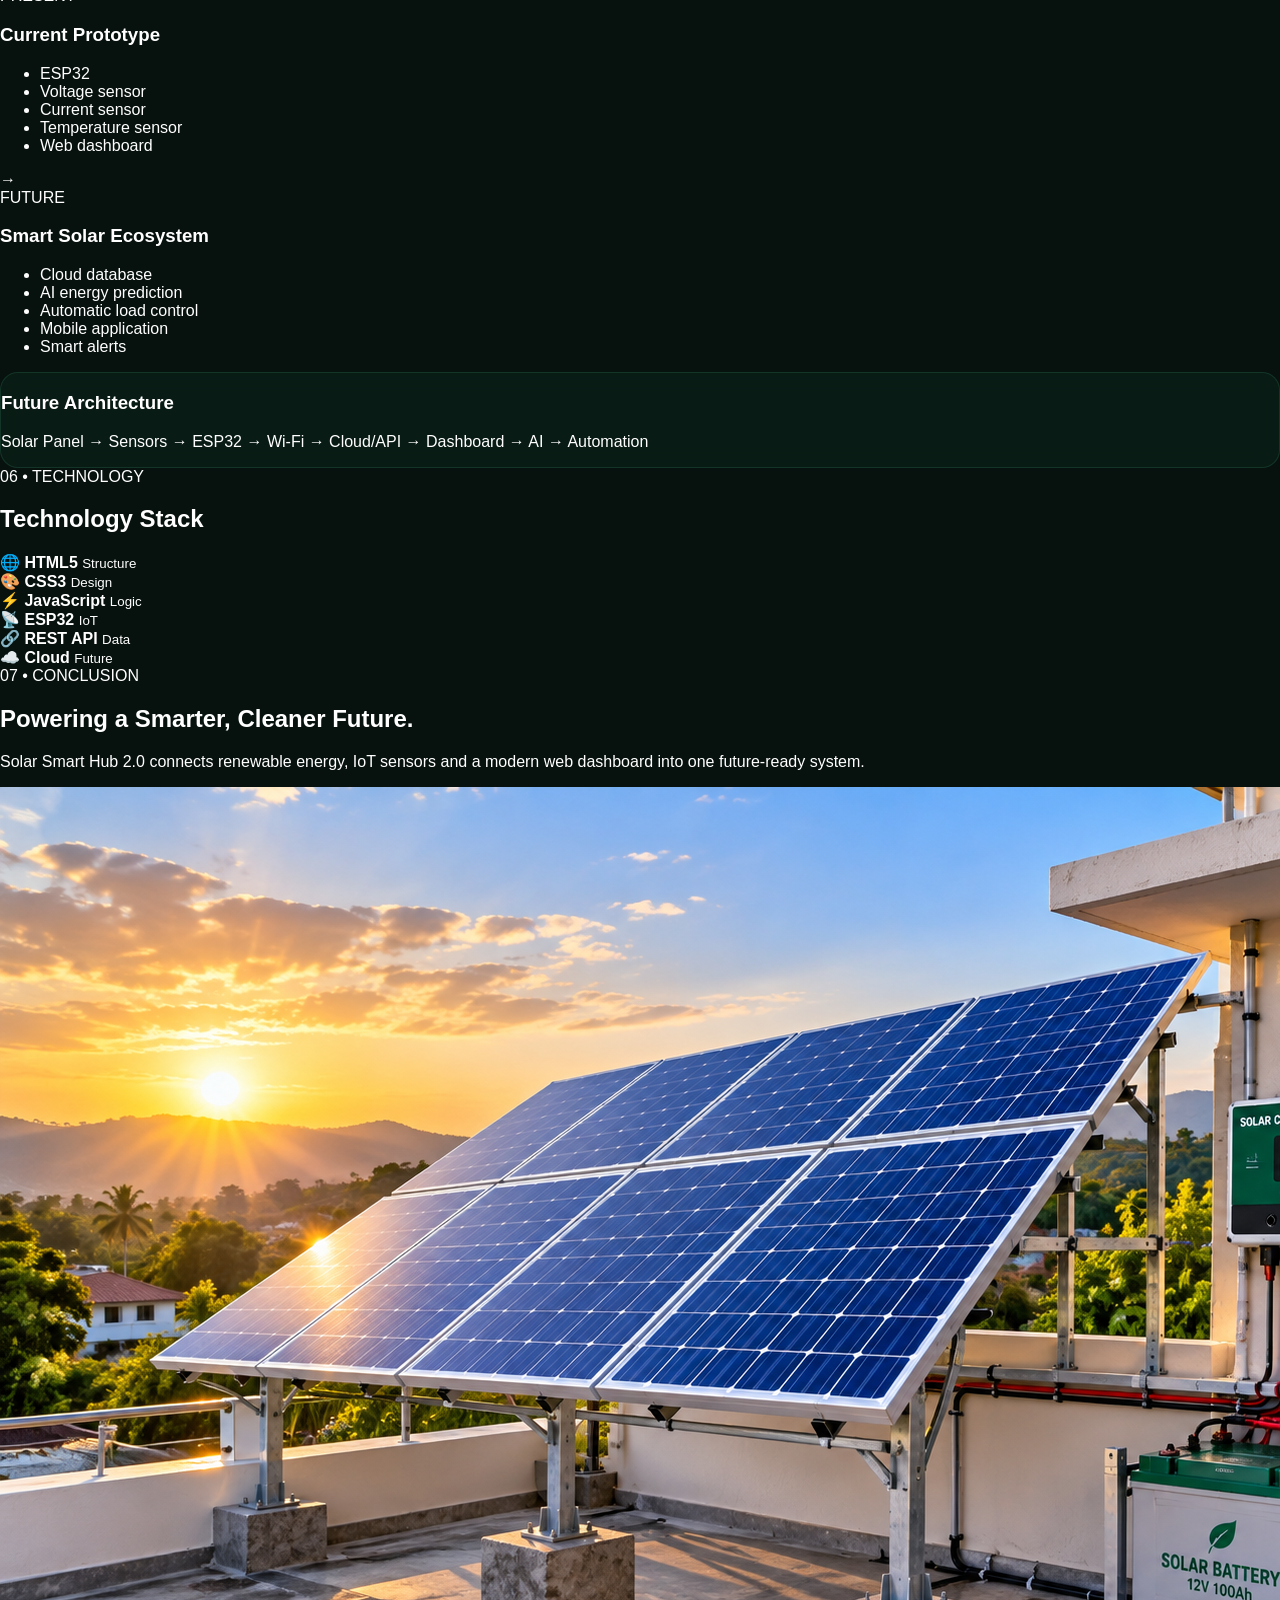
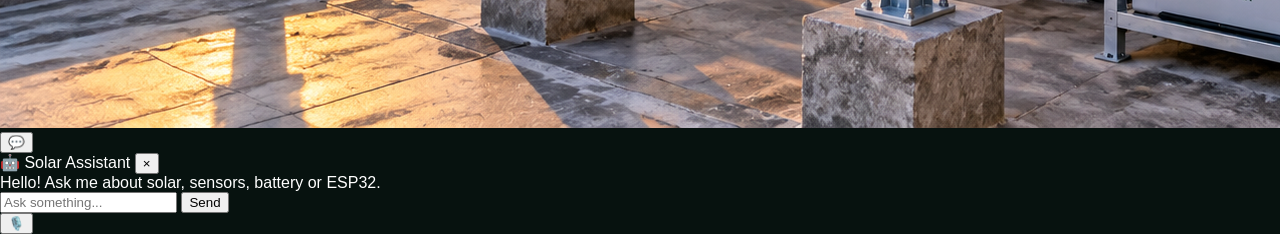
==== commit ba332566: "third comit" ====
--- a/solar.html
+++ b/solar.html
@@ -135,7 +135,7 @@
 
                 <h1>
 
-                    Smart Solar Energy  Ganesh
+                    Smart Solar Energy
 
                     <br>
 
